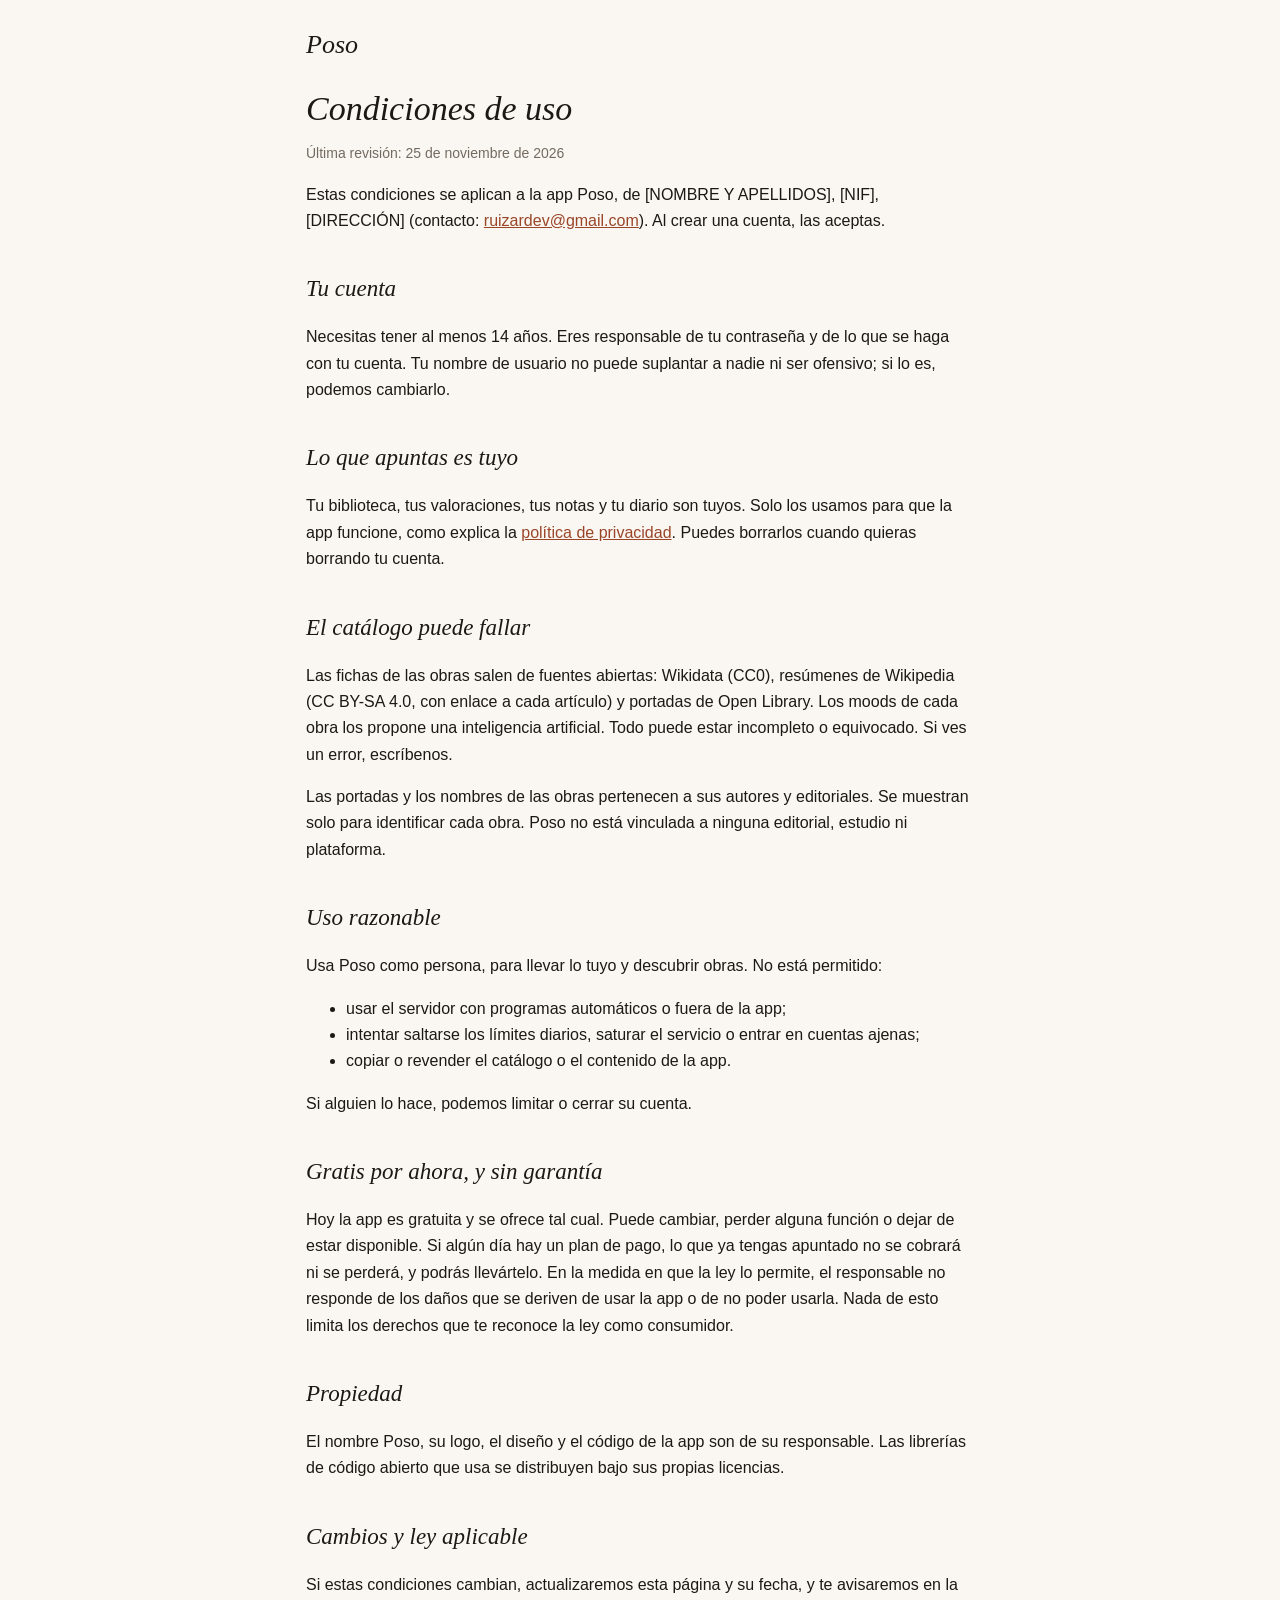
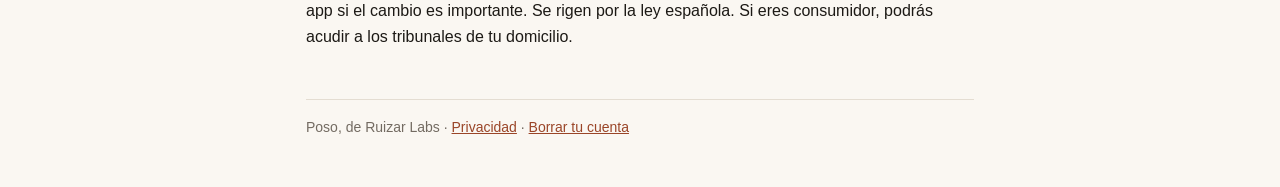
==== condiciones.html @ 552484fa "Poso: privacidad, condiciones y borrar cuenta Fuente: web/ del repositorio de Poso.  Co-Authored-By:" ====
<!doctype html>
<html lang="es">
<head>
<meta charset="utf-8">
<meta name="viewport" content="width=device-width, initial-scale=1">
<title>Condiciones · Poso</title>
<link rel="stylesheet" href="estilo.css">
</head>
<body>
<main>
<header><a href="./">Poso</a></header>

<h1>Condiciones de uso</h1>
<p class="fecha">Última revisión: 25 de noviembre de 2026</p>
<p>Estas condiciones se aplican a la app Poso, de [NOMBRE Y APELLIDOS], [NIF], [DIRECCIÓN] (contacto: <a href="mailto:ruizardev@gmail.com">ruizardev@gmail.com</a>). Al crear una cuenta, las aceptas.</p>

<h2>Tu cuenta</h2>
<p>Necesitas tener al menos 14 años. Eres responsable de tu contraseña y de lo que se haga con tu cuenta. Tu nombre de usuario no puede suplantar a nadie ni ser ofensivo; si lo es, podemos cambiarlo.</p>

<h2>Lo que apuntas es tuyo</h2>
<p>Tu biblioteca, tus valoraciones, tus notas y tu diario son tuyos. Solo los usamos para que la app funcione, como explica la <a href="privacidad.html">política de privacidad</a>. Puedes borrarlos cuando quieras borrando tu cuenta.</p>

<h2>El catálogo puede fallar</h2>
<p>Las fichas de las obras salen de fuentes abiertas: Wikidata (CC0), resúmenes de Wikipedia (CC BY-SA 4.0, con enlace a cada artículo) y portadas de Open Library. Los moods de cada obra los propone una inteligencia artificial. Todo puede estar incompleto o equivocado. Si ves un error, escríbenos.</p>
<p>Las portadas y los nombres de las obras pertenecen a sus autores y editoriales. Se muestran solo para identificar cada obra. Poso no está vinculada a ninguna editorial, estudio ni plataforma.</p>

<h2>Uso razonable</h2>
<p>Usa Poso como persona, para llevar lo tuyo y descubrir obras. No está permitido:</p>
<ul>
<li>usar el servidor con programas automáticos o fuera de la app;</li>
<li>intentar saltarse los límites diarios, saturar el servicio o entrar en cuentas ajenas;</li>
<li>copiar o revender el catálogo o el contenido de la app.</li>
</ul>
<p>Si alguien lo hace, podemos limitar o cerrar su cuenta.</p>

<h2>Gratis por ahora, y sin garantía</h2>
<p>Hoy la app es gratuita y se ofrece tal cual. Puede cambiar, perder alguna función o dejar de estar disponible. Si algún día hay un plan de pago, lo que ya tengas apuntado no se cobrará ni se perderá, y podrás llevártelo. En la medida en que la ley lo permite, el responsable no responde de los daños que se deriven de usar la app o de no poder usarla. Nada de esto limita los derechos que te reconoce la ley como consumidor.</p>

<h2>Propiedad</h2>
<p>El nombre Poso, su logo, el diseño y el código de la app son de su responsable. Las librerías de código abierto que usa se distribuyen bajo sus propias licencias.</p>

<h2>Cambios y ley aplicable</h2>
<p>Si estas condiciones cambian, actualizaremos esta página y su fecha, y te avisaremos en la app si el cambio es importante. Se rigen por la ley española. Si eres consumidor, podrás acudir a los tribunales de tu domicilio.</p>

<footer>Poso, de Ruizar Labs · <a href="privacidad.html">Privacidad</a> · <a href="borrar-cuenta.html">Borrar tu cuenta</a></footer>
</main>
</body>
</html>
---- estilo.css ----
/* Poso: warm paper by day, warm dark by night, serif titles, no boxes. */
:root {
  --fondo: #faf7f2;
  --tinta: #1c1915;
  --suave: #736b62;
  --linea: #e4ddd2;
  --acento: #9a4528;
  color-scheme: light dark;
}
@media (prefers-color-scheme: dark) {
  :root {
    --fondo: #14110f;
    --tinta: #f0ebe3;
    --suave: #9a9187;
    --linea: #2a2520;
    --acento: #e0906f;
  }
}
* { box-sizing: border-box; }
body {
  margin: 0;
  background: var(--fondo);
  color: var(--tinta);
  font: 16px/1.65 -apple-system, BlinkMacSystemFont, "Segoe UI", Roboto, sans-serif;
}
main { max-width: 700px; margin: 0 auto; padding: 32px 16px 48px; }
header { margin-bottom: 28px; }
header a { color: inherit; text-decoration: none; font: italic 26px/1 "Newsreader", Georgia, serif; }
h1, h2 { font-family: "Newsreader", Georgia, serif; font-weight: 400; font-style: italic; }
h1 { font-size: 34px; line-height: 1.15; margin: 0 0 4px; }
h2 { font-size: 23px; margin: 36px 0 8px; }
h3 { font-size: 17px; margin: 22px 0 6px; }
.fecha, .nota { color: var(--suave); font-size: 14px; }
a { color: var(--acento); }
.tabla { overflow-x: auto; }
table { border-collapse: collapse; width: 100%; font-size: 14px; }
th, td { text-align: left; vertical-align: top; padding: 8px 8px 8px 0; border-bottom: 1px solid var(--linea); }
th { color: var(--suave); font-weight: 600; }
footer { margin-top: 48px; padding-top: 16px; border-top: 1px solid var(--linea); color: var(--suave); font-size: 14px; }
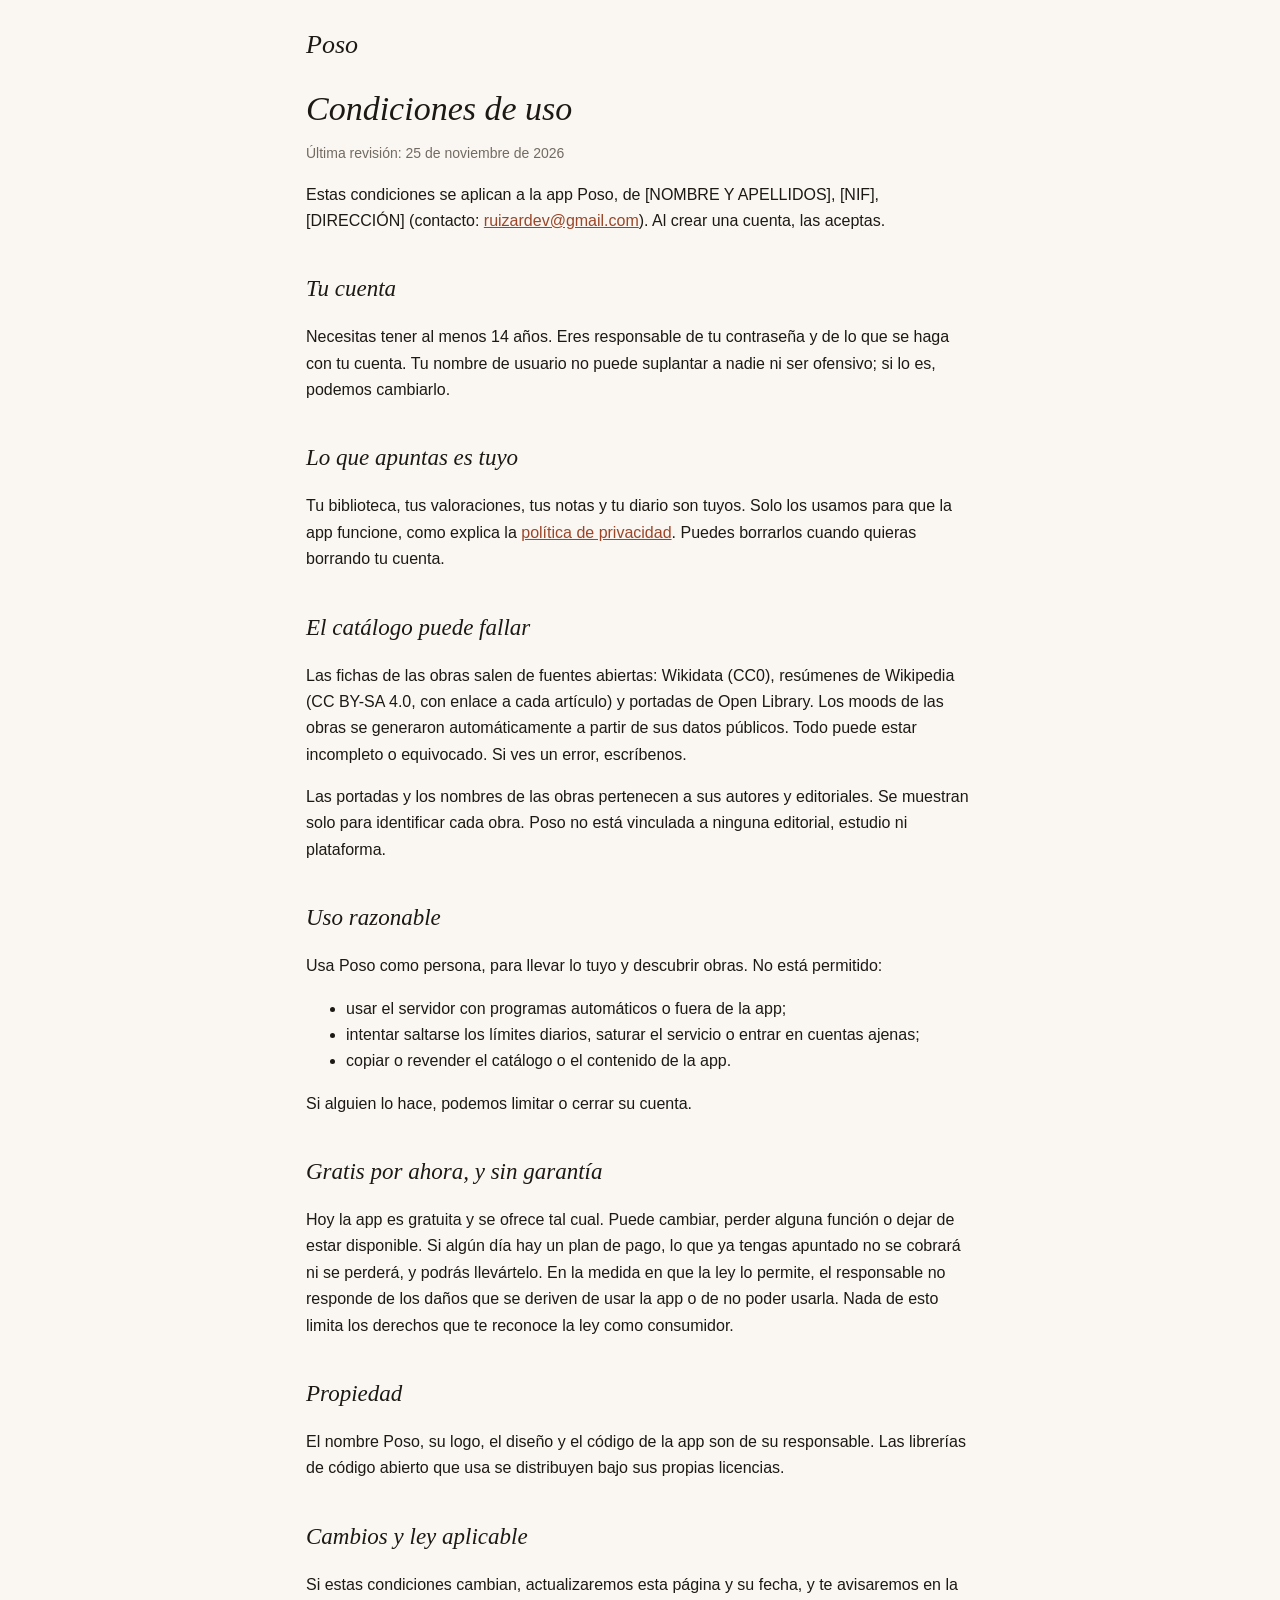
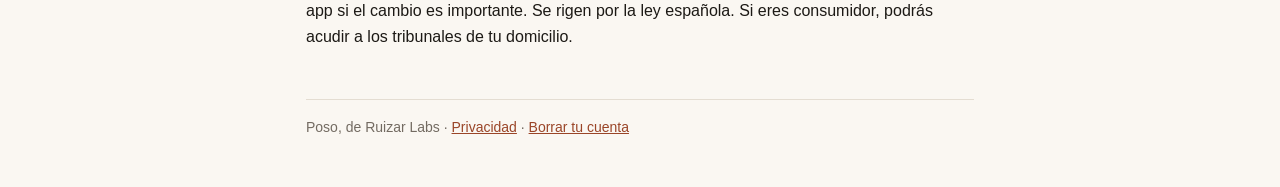
==== commit c2614678: "Poso ya no usa OpenAI Fuente: web/ del repositorio de Poso (commit 7bd3875).  Co-Authored-By: Claude" ====
--- a/condiciones.html
+++ b/condiciones.html
@@ -21,7 +21,7 @@
 <p>Tu biblioteca, tus valoraciones, tus notas y tu diario son tuyos. Solo los usamos para que la app funcione, como explica la <a href="privacidad.html">política de privacidad</a>. Puedes borrarlos cuando quieras borrando tu cuenta.</p>
 
 <h2>El catálogo puede fallar</h2>
-<p>Las fichas de las obras salen de fuentes abiertas: Wikidata (CC0), resúmenes de Wikipedia (CC BY-SA 4.0, con enlace a cada artículo) y portadas de Open Library. Los moods de cada obra los propone una inteligencia artificial. Todo puede estar incompleto o equivocado. Si ves un error, escríbenos.</p>
+<p>Las fichas de las obras salen de fuentes abiertas: Wikidata (CC0), resúmenes de Wikipedia (CC BY-SA 4.0, con enlace a cada artículo) y portadas de Open Library. Los moods de las obras se generaron automáticamente a partir de sus datos públicos. Todo puede estar incompleto o equivocado. Si ves un error, escríbenos.</p>
 <p>Las portadas y los nombres de las obras pertenecen a sus autores y editoriales. Se muestran solo para identificar cada obra. Poso no está vinculada a ninguna editorial, estudio ni plataforma.</p>
 
 <h2>Uso razonable</h2>
